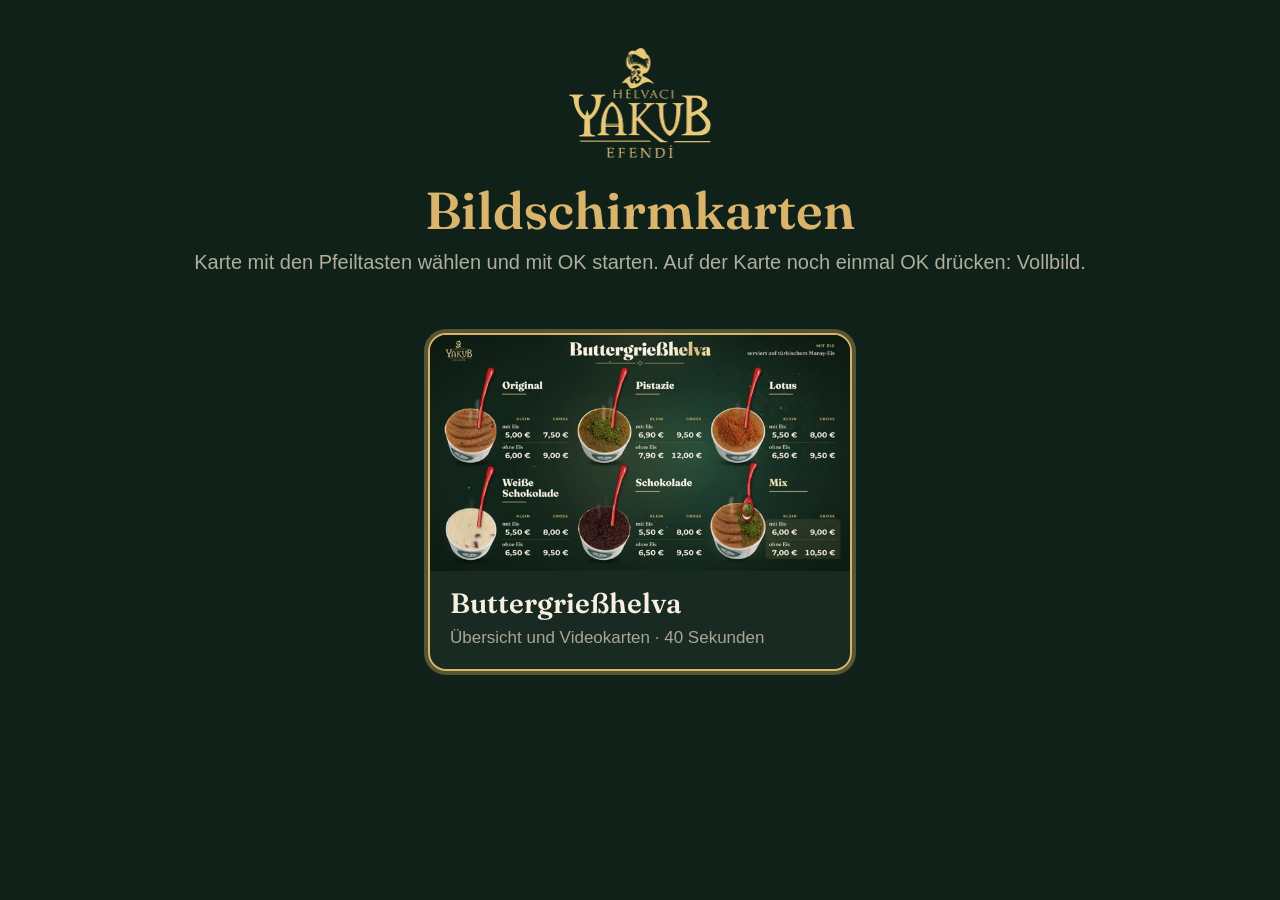
==== tv/index.html @ 5ec5b6a3 "Bildschirmkarte Helva für den Browser im Fernseher - tv/helva/: Helva-Karte (Übersicht und Videokart" ====
<!doctype html>
<html lang="de">
<head>
<meta charset="utf-8">
<meta name="viewport" content="width=device-width, initial-scale=1">
<title>Bildschirmkarten · Helvacı Yakub Efendi</title>
<link rel="icon" href="../assets/brand/icon-48.png">
<link rel="stylesheet" href="tv.css">
</head>
<body class="uebersicht">
<header class="kopf">
  <img class="logo" src="media/logo-gold.png" alt="Helvacı Yakub Efendi">
  <h1>Bildschirmkarten</h1>
  <p>Karte mit den Pfeiltasten wählen und mit OK starten. Auf der Karte noch einmal OK drücken: Vollbild.</p>
</header>
<main class="karten">
  <a class="karte" href="helva/">
    <img src="media/helva-wechsel-klein.jpg" alt="">
    <span class="titel">Buttergrießhelva</span>
    <span class="info">Übersicht und Videokarten · 40 Sekunden</span>
  </a>
</main>
<script src="tv.js"></script>
</body>
</html>
---- tv/tv.css ----
/* Bildschirmkarten im Fernseher-Browser. Ohne neuere CSS-Mittel, damit auch ältere TV-Browser mitkommen. */
@font-face {
  font-family: "Fraunces";
  font-style: normal;
  font-weight: 100 900;
  font-display: swap;
  src: url(../assets/fonts/fraunces-normal-latin.woff2) format("woff2");
  unicode-range: U+0000-00FF, U+0131, U+0152-0153, U+02BB-02BC, U+02C6, U+02DA, U+02DC, U+2000-206F, U+20AC;
}
@font-face {
  font-family: "Fraunces";
  font-style: normal;
  font-weight: 100 900;
  font-display: swap;
  src: url(../assets/fonts/fraunces-normal-latin-ext.woff2) format("woff2");
  unicode-range: U+0100-02BA, U+02BD-02C5, U+02C7-02CC, U+02CE-02D7, U+02DD-02FF, U+1E00-1E9F;
}

html, body { margin: 0; padding: 0; height: 100%; background: #000; }

/* Abspielseite: das Video füllt den Bildschirm, sonst nichts */
.spieler { overflow: hidden; }
.spieler video {
  position: fixed;
  top: 0;
  left: 0;
  width: 100%;
  height: 100%;
  object-fit: contain;
  background: #000;
}
.still, .still * { cursor: none; }

.hinweis {
  position: fixed;
  left: 50%;
  bottom: 7%;
  -webkit-transform: translateX(-50%);
  transform: translateX(-50%);
  padding: 14px 30px;
  border: 1px solid rgba(217, 180, 106, 0.55);
  border-radius: 40px;
  background: rgba(10, 23, 17, 0.86);
  color: #f7efdf;
  font: 600 24px/1.2 "Segoe UI", Roboto, Arial, sans-serif;
  white-space: nowrap;
  opacity: 0;
  -webkit-transition: opacity 0.6s;
  transition: opacity 0.6s;
  pointer-events: none;
}
.hinweis.an { opacity: 1; }

/* Übersicht */
.uebersicht {
  height: auto;
  min-height: 100%;
  background: #0f2119;
  color: #f7efdf;
  font: 400 20px/1.5 "Segoe UI", Roboto, Arial, sans-serif;
}
.kopf { padding: 48px 24px 16px; text-align: center; }
.logo { height: 110px; }
.kopf h1 { margin: 16px 0 8px; font: 600 52px/1.1 "Fraunces", Georgia, serif; color: #d9b46a; }
.kopf p { margin: 0; color: rgba(230, 220, 200, 0.75); }
.karten {
  display: -webkit-box;
  display: -webkit-flex;
  display: flex;
  -webkit-flex-wrap: wrap;
  flex-wrap: wrap;
  -webkit-justify-content: center;
  justify-content: center;
  padding: 24px;
}
.karte {
  display: block;
  width: 420px;
  margin: 16px;
  overflow: hidden;
  border: 2px solid rgba(217, 180, 106, 0.25);
  border-radius: 18px;
  background: rgba(247, 239, 223, 0.04);
  color: inherit;
  text-decoration: none;
  outline: none;
}
.karte img { display: block; width: 100%; height: auto; }
.karte .titel { display: block; padding: 16px 20px 4px; font: 600 28px/1.2 "Fraunces", Georgia, serif; }
.karte .info { display: block; padding: 0 20px 18px; color: rgba(230, 220, 200, 0.7); font-size: 17px; }
.karte:focus, .karte:hover { border-color: #d9b46a; box-shadow: 0 0 0 4px rgba(217, 180, 106, 0.35); }
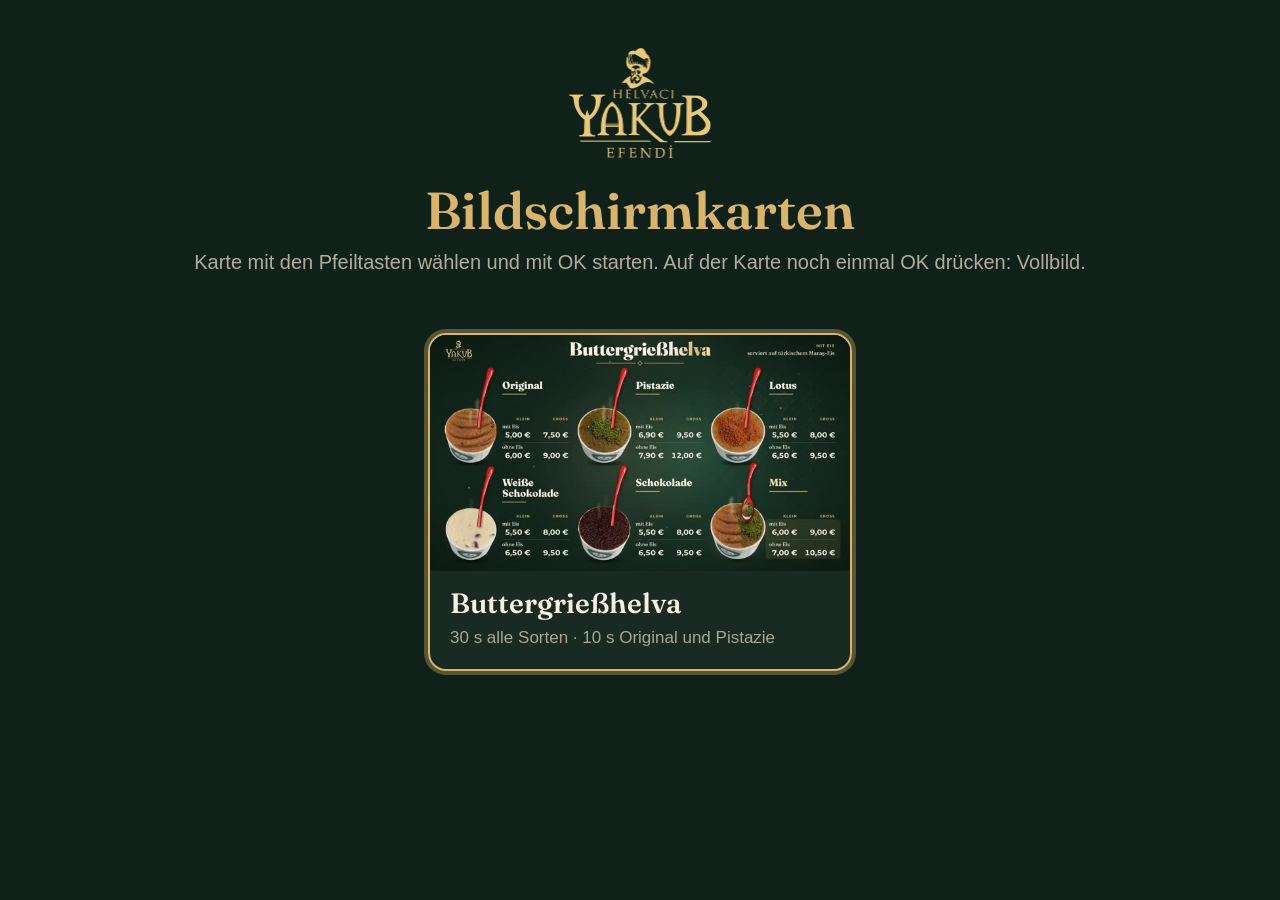
==== commit bac0698a: "Helva-Bildschirmkarte: 30 s alle Sorten, dann 10 s Original und Pistazie - Übersicht mit allen sechs" ====
--- a/tv/index.html
+++ b/tv/index.html
@@ -17,7 +17,7 @@
   <a class="karte" href="helva/">
     <img src="media/helva-wechsel-klein.jpg" alt="">
     <span class="titel">Buttergrießhelva</span>
-    <span class="info">Übersicht und Videokarten · 40 Sekunden</span>
+    <span class="info">30 s alle Sorten · 10 s Original und Pistazie</span>
   </a>
 </main>
 <script src="tv.js"></script>
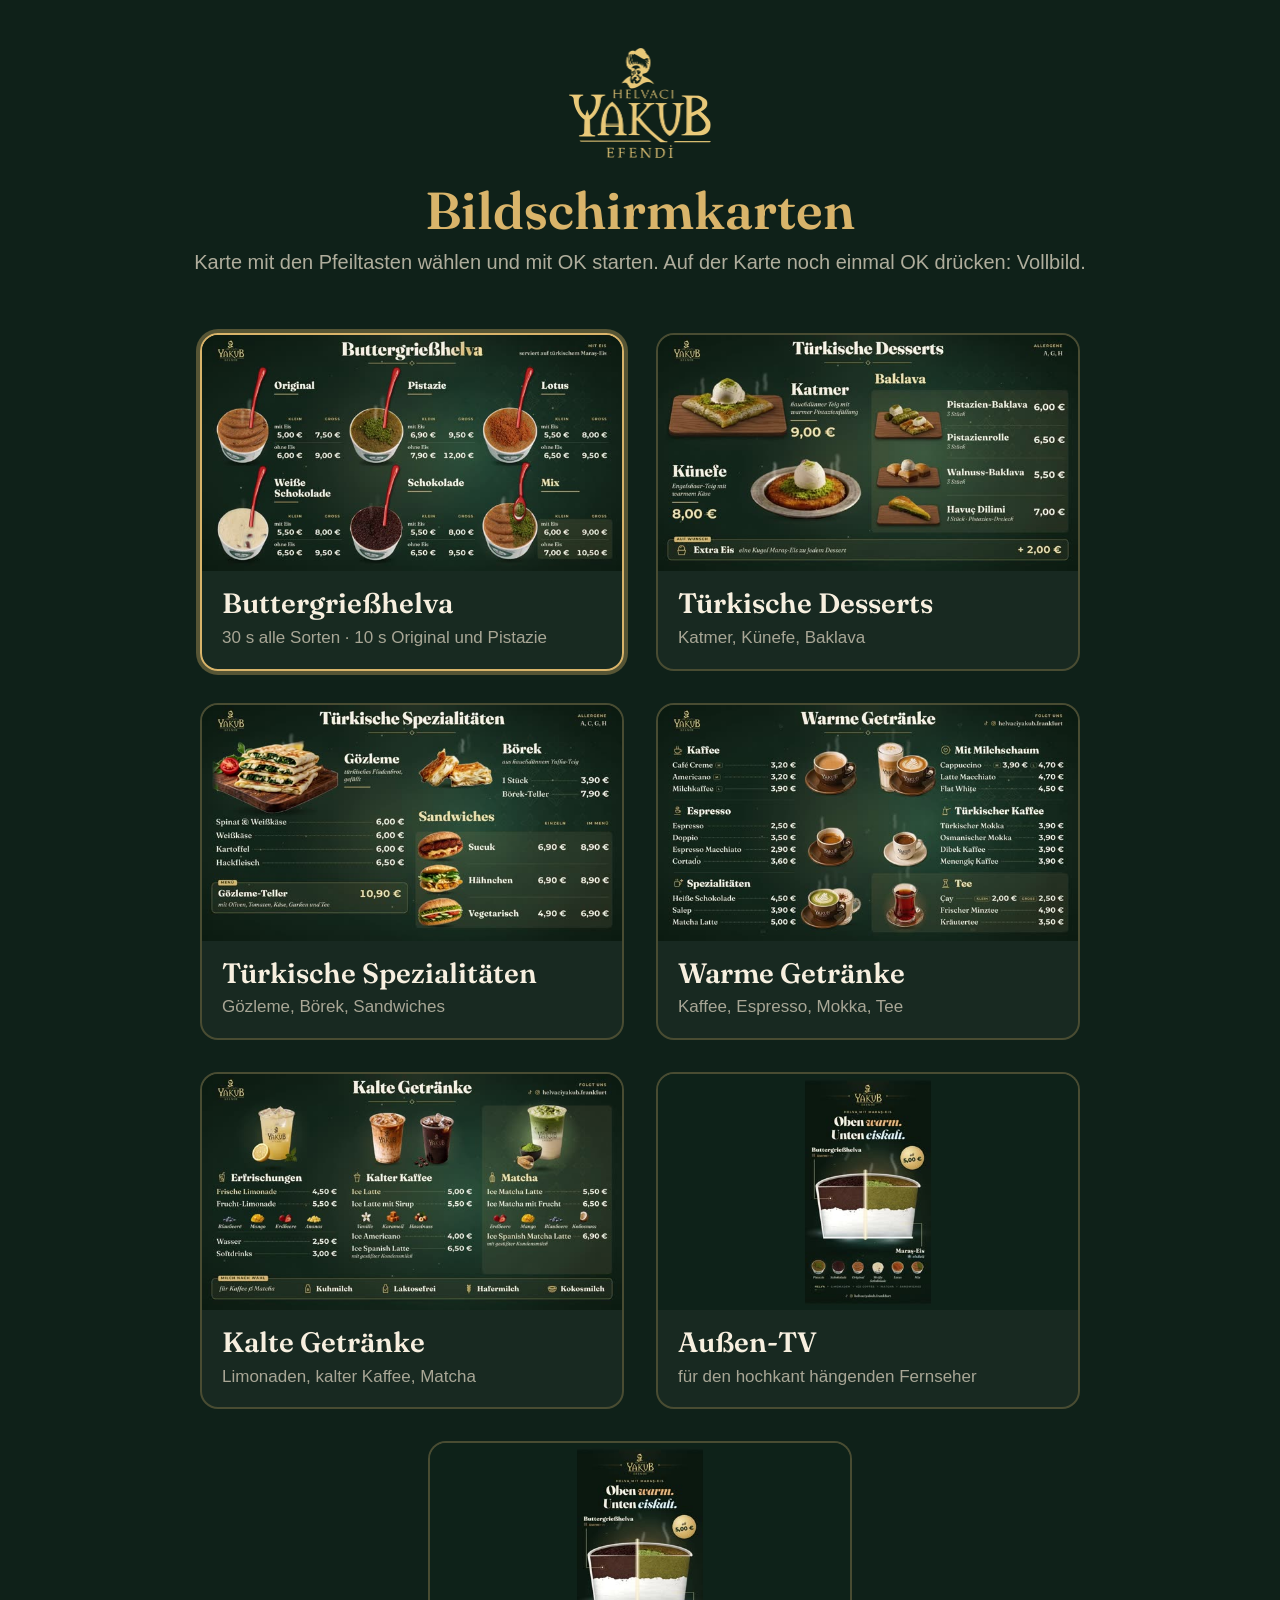
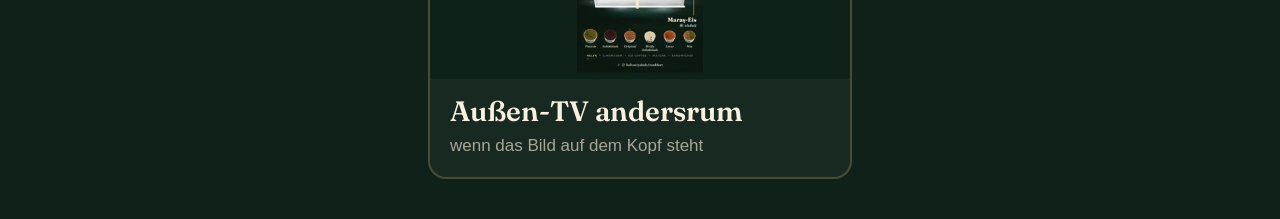
==== commit 7eb81e2d: "Bildschirmkarten im Fernseher-Browser: Desserts, Spezialitäten, Getränke, Außen-TV - tv/desserts/, t" ====
--- a/tv/index.html
+++ b/tv/index.html
@@ -19,6 +19,36 @@
     <span class="titel">Buttergrießhelva</span>
     <span class="info">30 s alle Sorten · 10 s Original und Pistazie</span>
   </a>
+  <a class="karte" href="desserts/">
+    <img src="media/desserts-klein.jpg" alt="">
+    <span class="titel">Türkische Desserts</span>
+    <span class="info">Katmer, Künefe, Baklava</span>
+  </a>
+  <a class="karte" href="spezial/">
+    <img src="media/spezial-klein.jpg" alt="">
+    <span class="titel">Türkische Spezialitäten</span>
+    <span class="info">Gözleme, Börek, Sandwiches</span>
+  </a>
+  <a class="karte" href="warm/">
+    <img src="media/warm-klein.jpg" alt="">
+    <span class="titel">Warme Getränke</span>
+    <span class="info">Kaffee, Espresso, Mokka, Tee</span>
+  </a>
+  <a class="karte" href="kalt/">
+    <img src="media/kalt-klein.jpg" alt="">
+    <span class="titel">Kalte Getränke</span>
+    <span class="info">Limonaden, kalter Kaffee, Matcha</span>
+  </a>
+  <a class="karte" href="aussen/">
+    <img src="media/aussen-klein.jpg" alt="">
+    <span class="titel">Außen-TV</span>
+    <span class="info">für den hochkant hängenden Fernseher</span>
+  </a>
+  <a class="karte" href="aussen-andersrum/">
+    <img src="media/aussen-klein.jpg" alt="">
+    <span class="titel">Außen-TV andersrum</span>
+    <span class="info">wenn das Bild auf dem Kopf steht</span>
+  </a>
 </main>
 <script src="tv.js"></script>
 </body>
--- a/tv/tv.css
+++ b/tv/tv.css
@@ -50,6 +50,21 @@
   pointer-events: none;
 }
 .hinweis.an { opacity: 1; }
+/* Außen-TV hängt hochkant: Hinweis wie das Video drehen, unten mittig aus Sicht der Gäste */
+.cw .hinweis {
+  left: 6%;
+  top: 50%;
+  bottom: auto;
+  -webkit-transform: translate(-50%, -50%) rotate(90deg);
+  transform: translate(-50%, -50%) rotate(90deg);
+}
+.ccw .hinweis {
+  left: 94%;
+  top: 50%;
+  bottom: auto;
+  -webkit-transform: translate(-50%, -50%) rotate(-90deg);
+  transform: translate(-50%, -50%) rotate(-90deg);
+}
 
 /* Übersicht */
 .uebersicht {
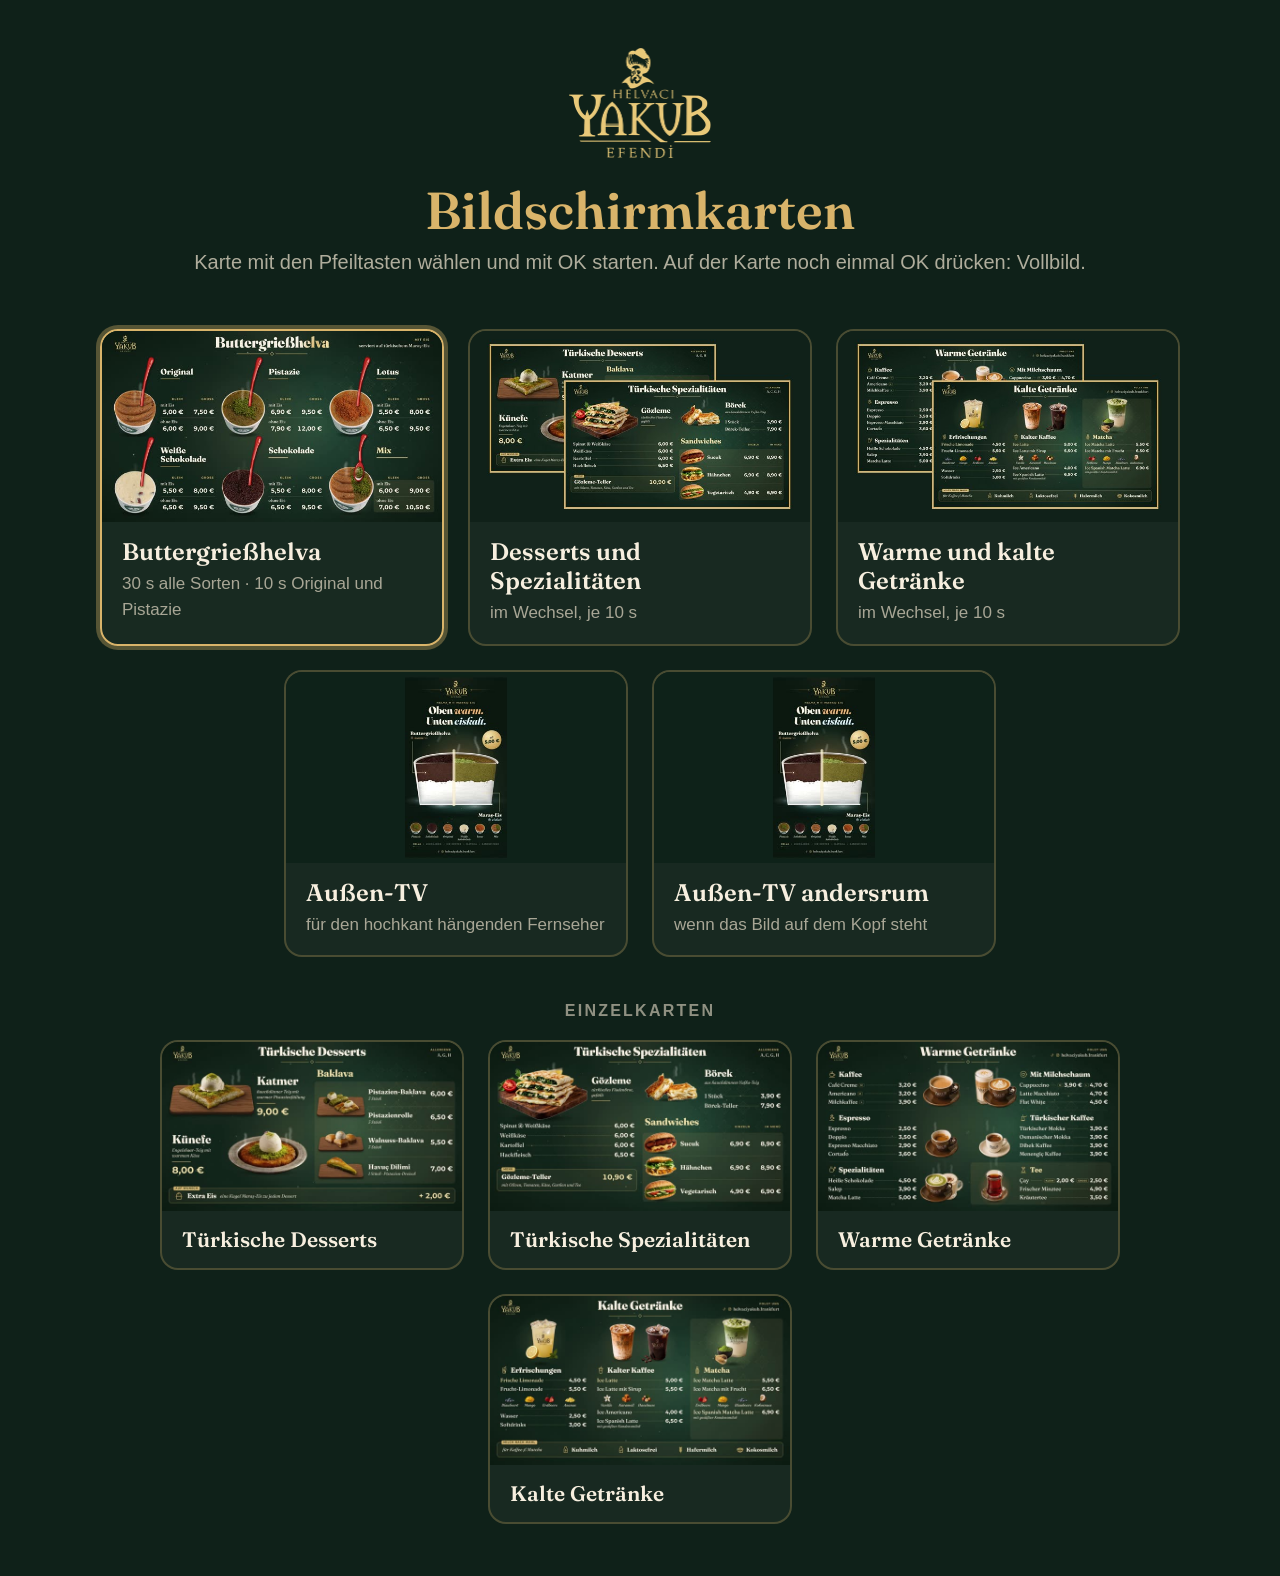
==== commit b0bfee0a: "Wechselkarten: Desserts + Spezialitäten und warme + kalte Getränke, je 10 s - tv/desserts-spezial/ u" ====
--- a/tv/index.html
+++ b/tv/index.html
@@ -13,42 +13,54 @@
   <h1>Bildschirmkarten</h1>
   <p>Karte mit den Pfeiltasten wählen und mit OK starten. Auf der Karte noch einmal OK drücken: Vollbild.</p>
 </header>
-<main class="karten">
-  <a class="karte" href="helva/">
-    <img src="media/helva-wechsel-klein.jpg" alt="">
-    <span class="titel">Buttergrießhelva</span>
-    <span class="info">30 s alle Sorten · 10 s Original und Pistazie</span>
-  </a>
-  <a class="karte" href="desserts/">
-    <img src="media/desserts-klein.jpg" alt="">
-    <span class="titel">Türkische Desserts</span>
-    <span class="info">Katmer, Künefe, Baklava</span>
-  </a>
-  <a class="karte" href="spezial/">
-    <img src="media/spezial-klein.jpg" alt="">
-    <span class="titel">Türkische Spezialitäten</span>
-    <span class="info">Gözleme, Börek, Sandwiches</span>
-  </a>
-  <a class="karte" href="warm/">
-    <img src="media/warm-klein.jpg" alt="">
-    <span class="titel">Warme Getränke</span>
-    <span class="info">Kaffee, Espresso, Mokka, Tee</span>
-  </a>
-  <a class="karte" href="kalt/">
-    <img src="media/kalt-klein.jpg" alt="">
-    <span class="titel">Kalte Getränke</span>
-    <span class="info">Limonaden, kalter Kaffee, Matcha</span>
-  </a>
-  <a class="karte" href="aussen/">
-    <img src="media/aussen-klein.jpg" alt="">
-    <span class="titel">Außen-TV</span>
-    <span class="info">für den hochkant hängenden Fernseher</span>
-  </a>
-  <a class="karte" href="aussen-andersrum/">
-    <img src="media/aussen-klein.jpg" alt="">
-    <span class="titel">Außen-TV andersrum</span>
-    <span class="info">wenn das Bild auf dem Kopf steht</span>
-  </a>
+<main>
+  <div class="karten">
+    <a class="karte" href="helva/">
+      <img src="media/helva-wechsel-klein.jpg" alt="">
+      <span class="titel">Buttergrießhelva</span>
+      <span class="info">30 s alle Sorten · 10 s Original und Pistazie</span>
+    </a>
+    <a class="karte" href="desserts-spezial/">
+      <img src="media/desserts-spezial-klein.jpg" alt="">
+      <span class="titel">Desserts und Spezialitäten</span>
+      <span class="info">im Wechsel, je 10 s</span>
+    </a>
+    <a class="karte" href="getraenke/">
+      <img src="media/getraenke-klein.jpg" alt="">
+      <span class="titel">Warme und kalte Getränke</span>
+      <span class="info">im Wechsel, je 10 s</span>
+    </a>
+    <a class="karte" href="aussen/">
+      <img src="media/aussen-klein.jpg" alt="">
+      <span class="titel">Außen-TV</span>
+      <span class="info">für den hochkant hängenden Fernseher</span>
+    </a>
+    <a class="karte" href="aussen-andersrum/">
+      <img src="media/aussen-klein.jpg" alt="">
+      <span class="titel">Außen-TV andersrum</span>
+      <span class="info">wenn das Bild auf dem Kopf steht</span>
+    </a>
+  </div>
+
+  <p class="abschnitt">Einzelkarten</p>
+  <div class="karten klein">
+    <a class="karte" href="desserts/">
+      <img src="media/desserts-klein.jpg" alt="">
+      <span class="titel">Türkische Desserts</span>
+    </a>
+    <a class="karte" href="spezial/">
+      <img src="media/spezial-klein.jpg" alt="">
+      <span class="titel">Türkische Spezialitäten</span>
+    </a>
+    <a class="karte" href="warm/">
+      <img src="media/warm-klein.jpg" alt="">
+      <span class="titel">Warme Getränke</span>
+    </a>
+    <a class="karte" href="kalt/">
+      <img src="media/kalt-klein.jpg" alt="">
+      <span class="titel">Kalte Getränke</span>
+    </a>
+  </div>
 </main>
 <script src="tv.js"></script>
 </body>
--- a/tv/tv.css
+++ b/tv/tv.css
@@ -90,8 +90,8 @@
 }
 .karte {
   display: block;
-  width: 420px;
-  margin: 16px;
+  width: 340px;
+  margin: 12px;
   overflow: hidden;
   border: 2px solid rgba(217, 180, 106, 0.25);
   border-radius: 18px;
@@ -101,6 +101,17 @@
   outline: none;
 }
 .karte img { display: block; width: 100%; height: auto; }
-.karte .titel { display: block; padding: 16px 20px 4px; font: 600 28px/1.2 "Fraunces", Georgia, serif; }
+.karte .titel { display: block; padding: 16px 20px 4px; font: 600 24px/1.2 "Fraunces", Georgia, serif; }
 .karte .info { display: block; padding: 0 20px 18px; color: rgba(230, 220, 200, 0.7); font-size: 17px; }
 .karte:focus, .karte:hover { border-color: #d9b46a; box-shadow: 0 0 0 4px rgba(217, 180, 106, 0.35); }
+.abschnitt {
+  margin: 8px 0 0;
+  text-align: center;
+  color: rgba(230, 220, 200, 0.6);
+  font: 600 16px/1.2 "Segoe UI", Roboto, Arial, sans-serif;
+  letter-spacing: 0.14em;
+  text-transform: uppercase;
+}
+.karten.klein { padding-top: 8px; padding-bottom: 40px; }
+.karten.klein .karte { width: 300px; }
+.karten.klein .titel { padding-bottom: 16px; font-size: 21px; }
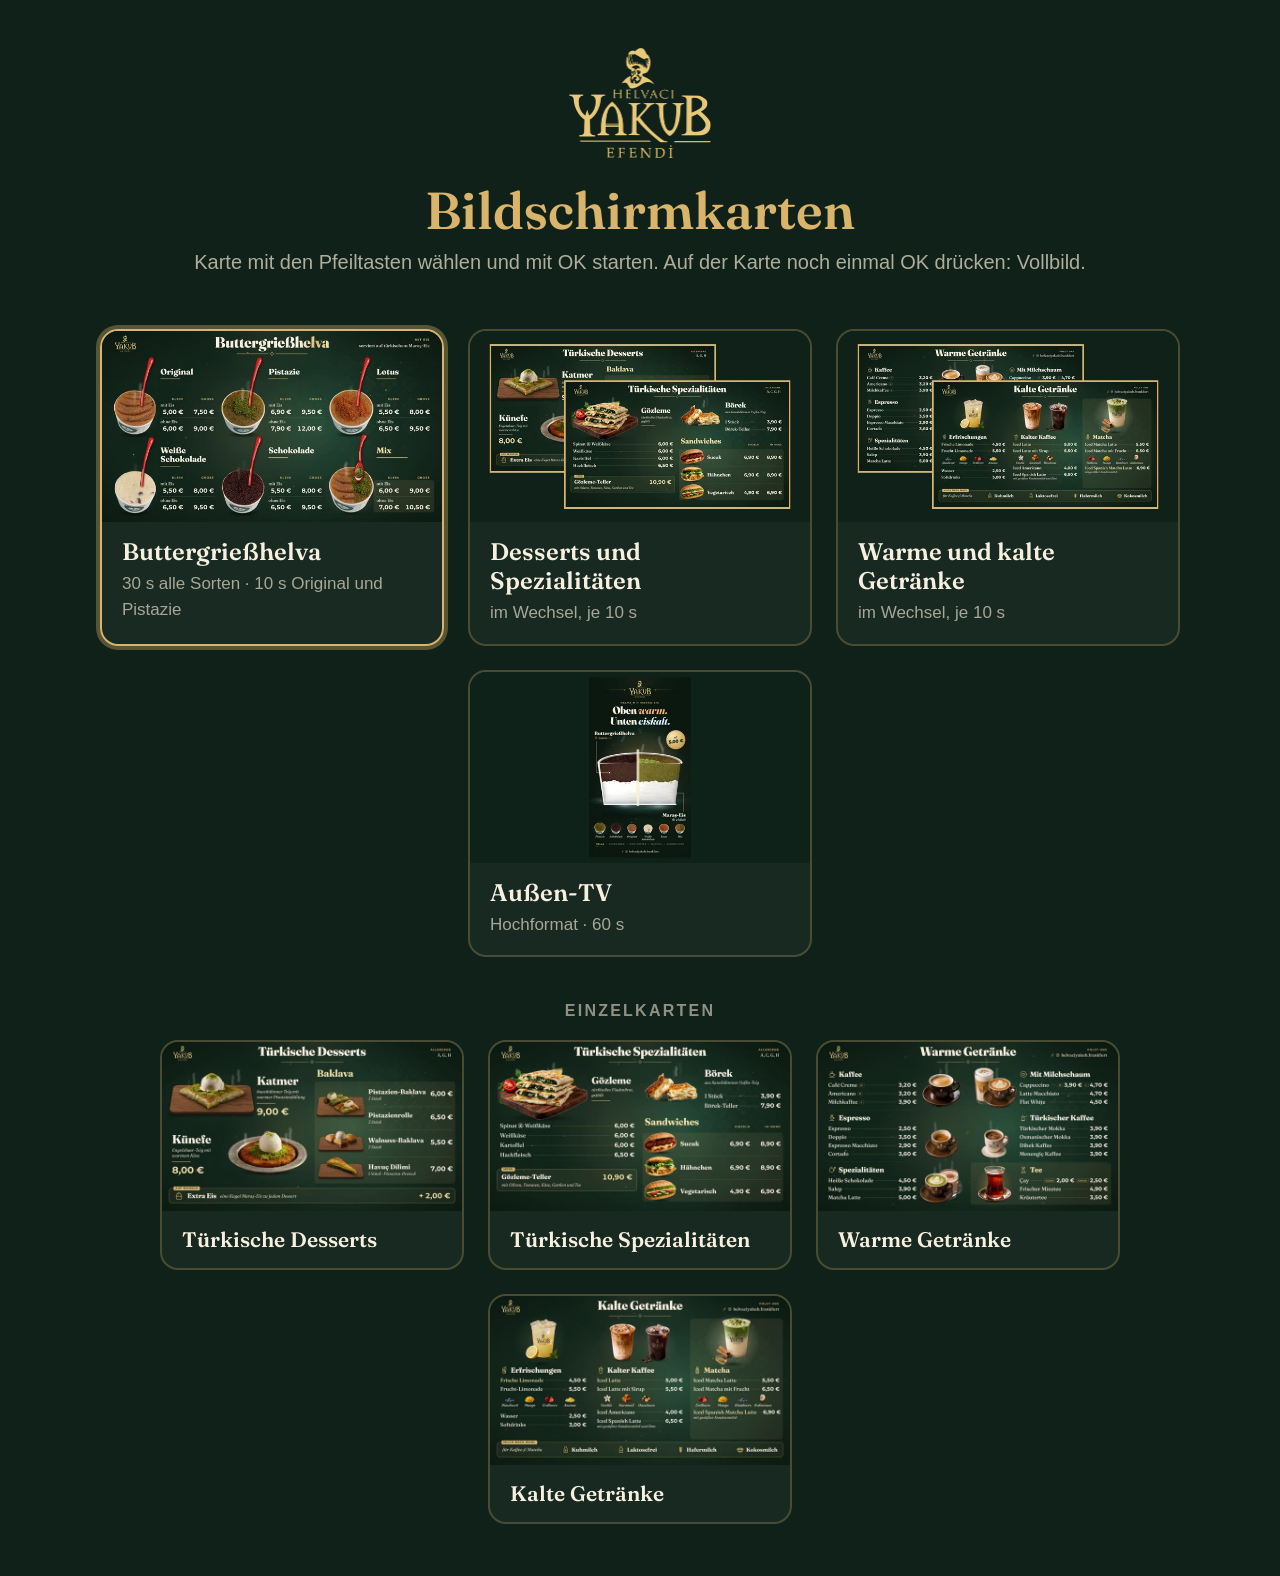
==== commit 2e7bc11c: "Außen-TV nur im Hochformat: ungedrehtes Video 1080 × 1920 Die beiden gedrehten Querformat-Fassungen " ====
--- a/tv/index.html
+++ b/tv/index.html
@@ -33,12 +33,7 @@
     <a class="karte" href="aussen/">
       <img src="media/aussen-klein.jpg" alt="">
       <span class="titel">Außen-TV</span>
-      <span class="info">für den hochkant hängenden Fernseher</span>
-    </a>
-    <a class="karte" href="aussen-andersrum/">
-      <img src="media/aussen-klein.jpg" alt="">
-      <span class="titel">Außen-TV andersrum</span>
-      <span class="info">wenn das Bild auf dem Kopf steht</span>
+      <span class="info">Hochformat · 60 s</span>
     </a>
   </div>
 
--- a/tv/tv.css
+++ b/tv/tv.css
@@ -50,21 +50,6 @@
   pointer-events: none;
 }
 .hinweis.an { opacity: 1; }
-/* Außen-TV hängt hochkant: Hinweis wie das Video drehen, unten mittig aus Sicht der Gäste */
-.cw .hinweis {
-  left: 6%;
-  top: 50%;
-  bottom: auto;
-  -webkit-transform: translate(-50%, -50%) rotate(90deg);
-  transform: translate(-50%, -50%) rotate(90deg);
-}
-.ccw .hinweis {
-  left: 94%;
-  top: 50%;
-  bottom: auto;
-  -webkit-transform: translate(-50%, -50%) rotate(-90deg);
-  transform: translate(-50%, -50%) rotate(-90deg);
-}
 
 /* Übersicht */
 .uebersicht {
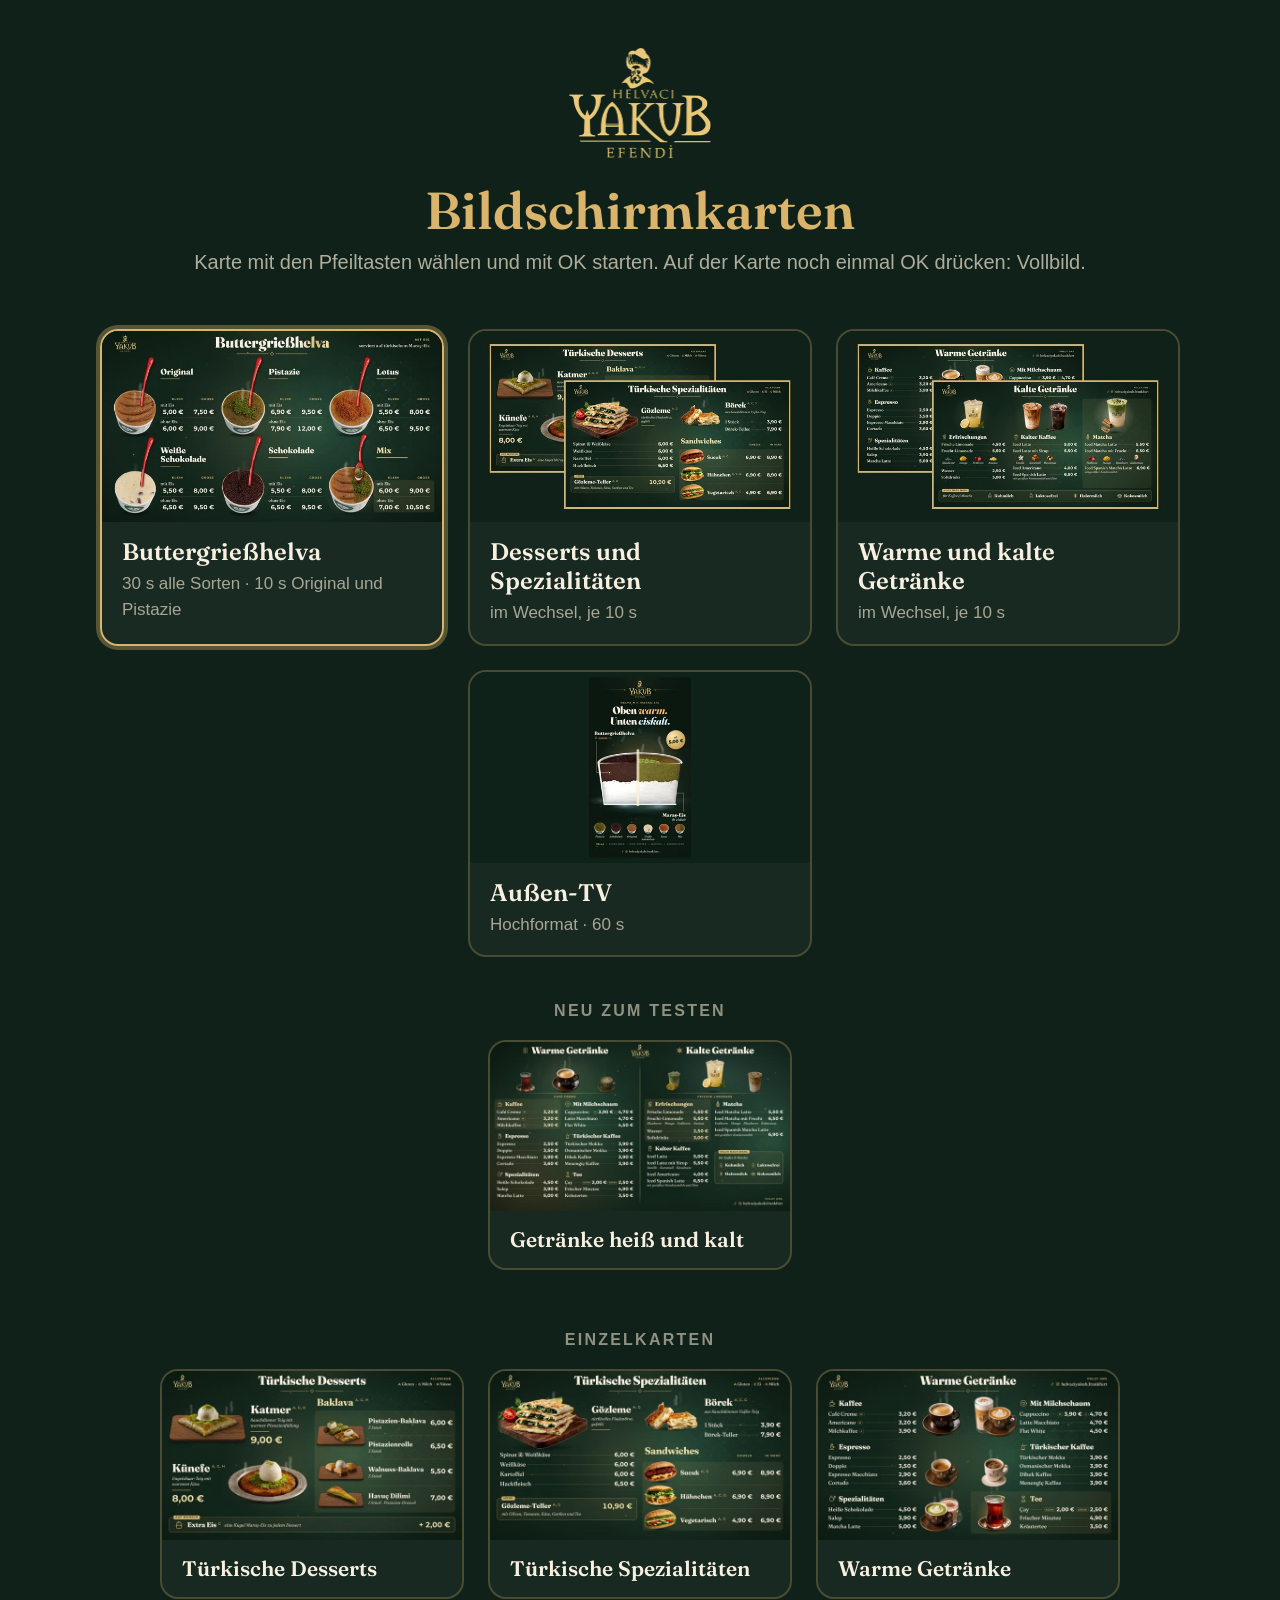
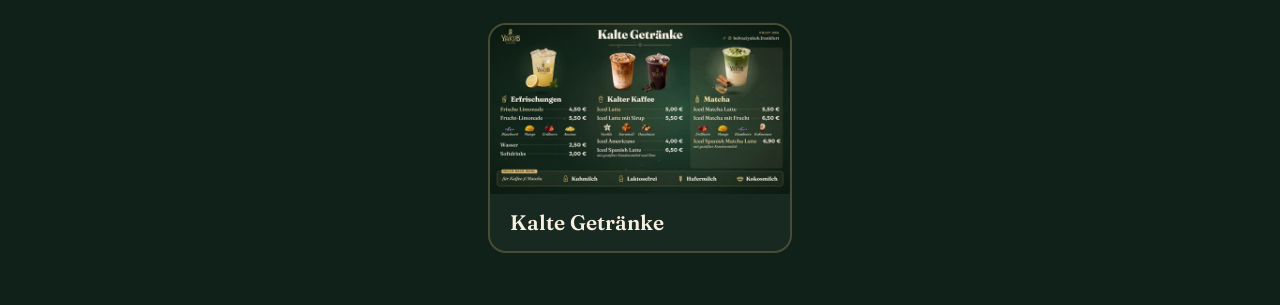
==== commit 96aedbdf: "Testseite: Getränke heiß und kalt (Übersicht + Einzelkarten, 52 s) Neue Bildschirmkarte zum Ausprobi" ====
--- a/tv/index.html
+++ b/tv/index.html
@@ -37,6 +37,14 @@
     </a>
   </div>
 
+  <p class="abschnitt">Neu zum Testen</p>
+  <div class="karten klein">
+    <a class="karte" href="getraenke-neu/">
+      <img src="media/getraenke-neu-klein.jpg" alt="">
+      <span class="titel">Getränke heiß und kalt</span>
+    </a>
+  </div>
+
   <p class="abschnitt">Einzelkarten</p>
   <div class="karten klein">
     <a class="karte" href="desserts/">
